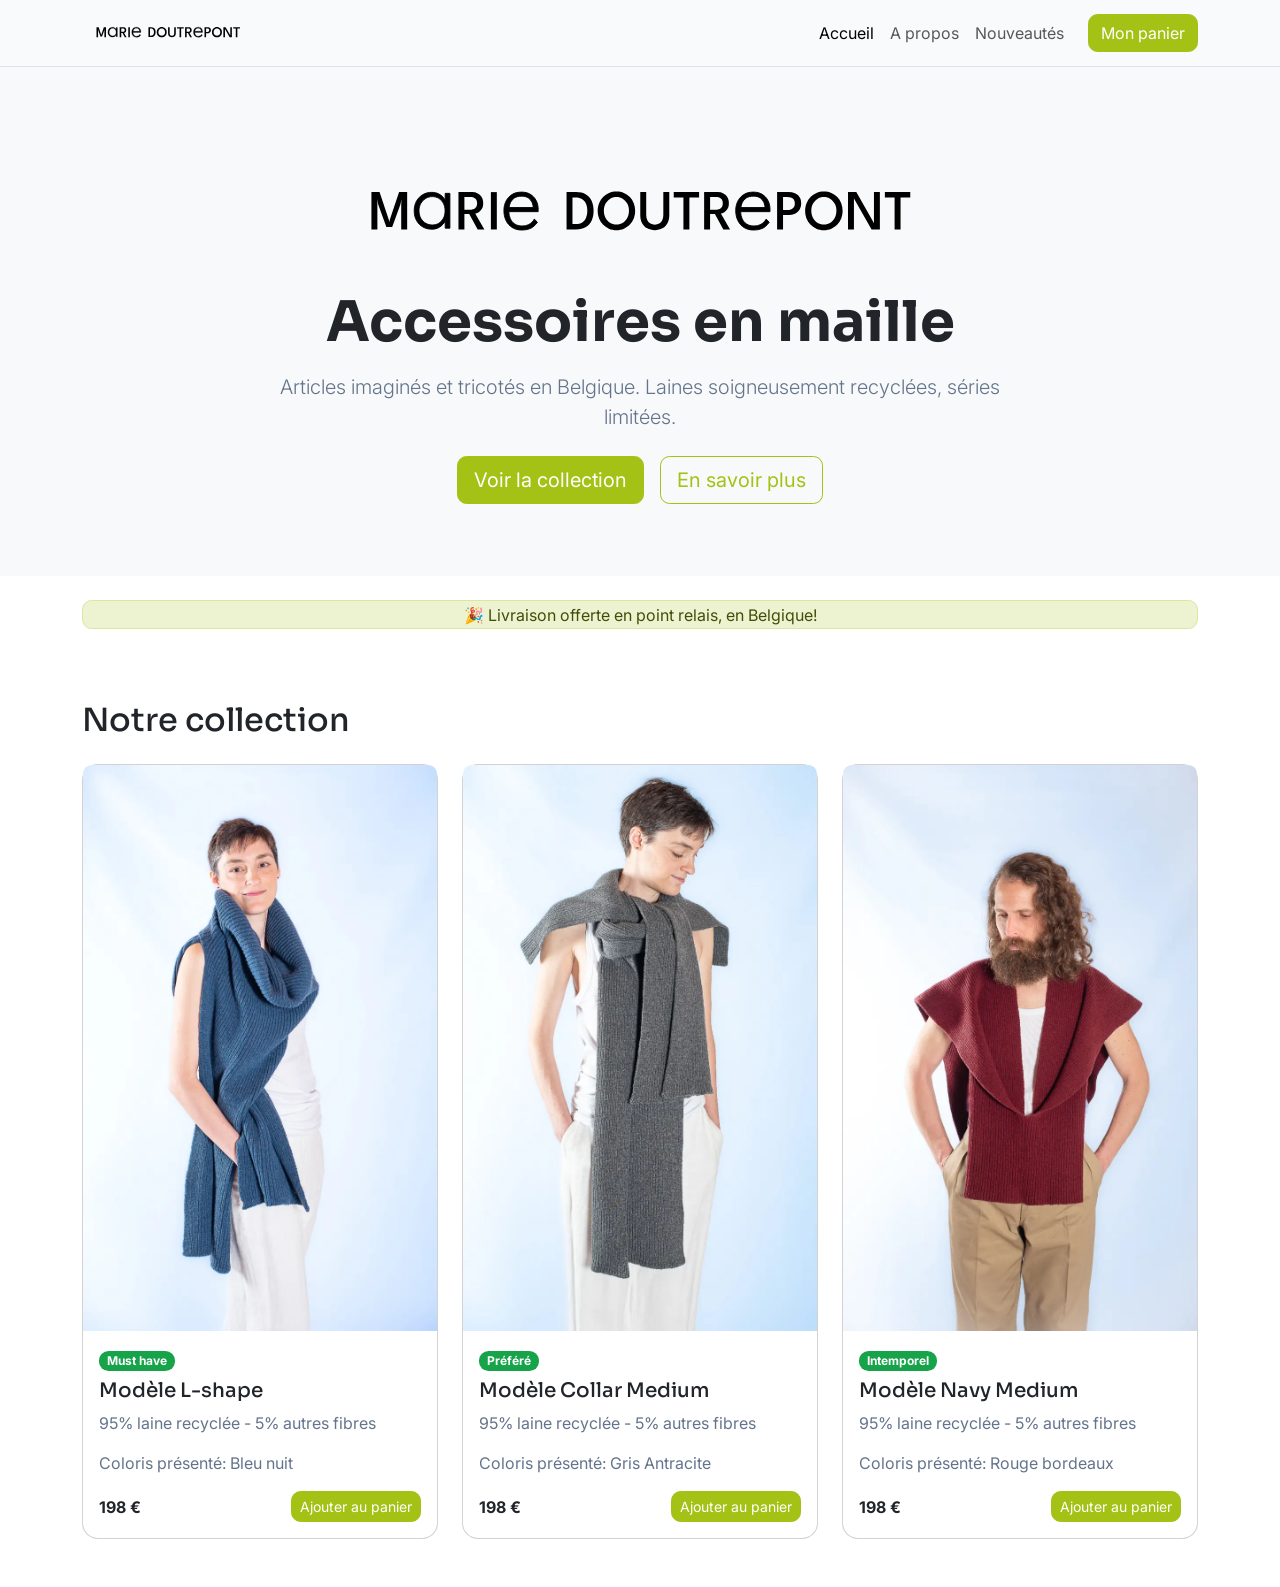
==== index.html @ d8116655 "21:36 23/06 version" ====
<!DOCTYPE html>
<html lang="fr">

<head>
    <meta charset="UTF-8">
    <meta name="viewport" content="width=device-width, initial-scale=1.0">
    <title>Exercice — Boutique « Atelier »</title>

    <!-- ① Police Google  -->
<link rel="preconnect" href="https://fonts.googleapis.com">
<link rel="preconnect" href="https://fonts.gstatic.com" crossorigin>
<link href="https://fonts.googleapis.com/css2?family=Inter:ital,opsz,wght@0,14..32,100..900;1,14..32,100..900&family=Sora:wght@100..800&display=swap" rel="stylesheet">

    <!-- ② Bootstrap -->
    <link href="https://cdn.jsdelivr.net/npm/bootstrap@5.3.3/dist/css/bootstrap.min.css" rel="stylesheet">

    <!-- ③ VOTRE fichier  -->
    <link rel="stylesheet" href="theme.css">
    <link rel="stylesheet" href="style.css">
</head>

<body>
    <!-- ════════ NAVBAR ════════ -->
    <nav class="navbar navbar-expand-lg navbar-light bg-light border-bottom">
        <div class="container">
            <a class="navbar-brand" href="#">
                <img src="/images/marie_doutrepont_logo_vec.svg" alt="" style="height: 40px;">
            </a>
            <button class="navbar-toggler" type="button" data-bs-toggle="collapse" data-bs-target="#nav">
                <span class="navbar-toggler-icon"></span>
            </button>
            <div class="collapse navbar-collapse" id="nav">
                <ul class="navbar-nav ms-auto mb-2 mb-lg-0">
                    <li class="nav-item"><a class="nav-link active" href="/index.html">Accueil</a></li>
                    <li class="nav-item"><a class="nav-link" href="/apropos.html">A propos</a></li>
                    <li class="nav-item"><a class="nav-link" href="#">Nouveautés</a></li>
                </ul>
                <a href="#" class="btn btn-primary ms-lg-3">Mon panier</a>
            </div>
        </div>
    </nav>

    <!-- ════════ HERO ════════ -->
    <header class="py-5 bg-body-tertiary">
        <div class="container text-center py-4">
            <img src="/images/marie_doutrepont_logo_vec.svg" alt="" style="height: 150px;">
            <h1 class="display-4 fw-bold mb-3">Accessoires en maille</h1>
            <p class="lead text-secondary mb-4 mx-auto" style="max-width: 60ch;">
                Articles imaginés et tricotés en Belgique.
                Laines soigneusement recyclées, séries limitées.
            </p>
            <div class="d-flex gap-3 justify-content-center">
                <a href="#produits" class="btn btn-primary btn-lg">Voir la collection</a>
                <a href="#" class="btn btn-outline-primary btn-lg">En savoir plus</a>
            </div>
        </div>
    </header>

    <!-- ════════ BANDEAU PROMO ════════ -->
    <div class="container my-4">
        <div class="alert alert-primary d-flex align-items-center justify-content-center mb-0" role="alert">
            🎉 Livraison offerte en point relais, en Belgique!
        </div>
    </div>

    <!-- ════════ PRODUITS ════════ -->
    <section id="produits" class="py-5">
        <div class="container">
            <h2 class="mb-4">Notre collection</h2>
            <div class="row g-4">

                <!-- Chaque colonne porte la classe .product-card-animation (à VOUS de la coder) -->
                <div class="col-12 col-sm-6 col-lg-4 product-card-animation">
                    <div class="card h-100">
                        <img src="/images/01Lshapebleu.webp" class="card-img-top" alt="écharpe laine bleu">
                        <div class="card-body">
                            <span class="badge text-bg-success mb-2">Must have</span>
                            <h5 class="card-title">Modèle L-shape</h5>
                            <p class="card-text text-secondary">95% laine recyclée - 5% autres fibres</p>
                            <p class="card-text text-secondary">Coloris présenté: Bleu nuit</p>
                            <div class="d-flex justify-content-between align-items-center">
                                <strong>198 €</strong>
                                <button class="btn btn-sm btn-primary">Ajouter au panier</button>
                            </div>
                        </div>
                    </div>
                </div>

                <div class="col-12 col-sm-6 col-lg-4 product-card-animation">
                    <div class="card h-100">
                        <img src="/images/03CollarGris.webp" class="card-img-top" alt="écharpe laine gris">
                        <div class="card-body">
                            <span class="badge text-bg-success mb-2">Préféré</span>
                            <h5 class="card-title">Modèle Collar Medium</h5>
                            <p class="card-text text-secondary">95% laine recyclée - 5% autres fibres</p>
                            <p class="card-text text-secondary">Coloris présenté: Gris Antracite</p>
                            <div class="d-flex justify-content-between align-items-center">
                                <strong>198 €</strong>
                                <button class="btn btn-sm btn-primary">Ajouter au panier</button>
                            </div>
                        </div>
                    </div>
                </div>

                <div class="col-12 col-sm-6 col-lg-4 product-card-animation">
                    <div class="card h-100">
                        <img src="/images/02Navybordeaux.webp" class="card-img-top" alt="écharpe laine bordeaux">
                        <div class="card-body">
                            <span class="badge text-bg-success mb-2">Intemporel</span>
                            <h5 class="card-title">Modèle Navy Medium</h5>
                            <p class="card-text text-secondary">95% laine recyclée - 5% autres fibres</p>
                            <p class="card-text text-secondary">Coloris présenté: Rouge bordeaux</p>
                            <div class="d-flex justify-content-between align-items-center">
                                <strong>198 €</strong>
                                <button class="btn btn-sm btn-primary">Ajouter au panier</button>
                            </div>
                        </div>
                    </div>
                </div>

            </div>
        </div>
    </section>
</body>

</html>
---- theme.css ----
/* ═══════════════════════════════════════════════════════════════════
   theme.css — Votre charte graphique Bootstrap
   ───────────────────────────────────────────────────────────────────
   À charger APRÈS le CDN de Bootstrap, JAMAIS avant :

     <link href=".../bootstrap.min.css" rel="stylesheet">
     <link href="theme.css" rel="stylesheet">   <-- ici

   PRINCIPE : on déclare nos valeurs une seule fois dans --my-*,
   puis on les branche sur les variables que Bootstrap lit vraiment.
   Pour changer tout le site → on touche UNIQUEMENT le bloc 1.
   ═══════════════════════════════════════════════════════════════════ */


/* ─────────────────────────────────────────────────────────────────
   BLOC 1 — VOS VALEURS (la seule chose à modifier)
   ───────────────────────────────────────────────────────────────── */
:root {

  /* — Couleurs — (changez le hex ; pensez à mettre à jour le -rgb plus bas) */
  --my-primary:   rgb(164, 193, 21);
  --my-secondary: #64748b;
  --my-success:   #16a34a;
  --my-info:      #0ea5e9;
  --my-warning:   #f59e0b;
  --my-danger:    #dc2626;
  --my-light:     #f8fafc;
  --my-dark:      #0f172a;
  
  /* — Polices — (chargez d'abord les Google Fonts dans le <head>) */
  --my-font-title: 'Sora', sans-serif;
  --my-font-body:  'Inter', sans-serif;

  /* — Arrondis — */
  --my-radius:        0.6rem;   /* arrondi de base */
  --my-radius-btn:    0.6rem;   /* boutons */
  --my-radius-card:   1rem;     /* cards */
  --my-radius-alert:  0.6rem;   /* alertes */
}


/* ─────────────────────────────────────────────────────────────────
   BLOC 2 — COULEURS : famille « vive »
   text-X, bg-X, badge text-bg-X lisent --bs-X / --bs-X-rgb.
   ⚠ Le -rgb ne se calcule pas tout seul : gardez-le synchro avec le hex.
   ───────────────────────────────────────────────────────────────── */
:root {
  --bs-primary:   var(--my-primary);    --bs-primary-rgb:   164, 193, 21;
  --bs-secondary: var(--my-secondary);  --bs-secondary-rgb: 100, 116, 139;
  --bs-success:   var(--my-success);    --bs-success-rgb:   22, 163, 74;
  --bs-info:      var(--my-info);       --bs-info-rgb:      14, 165, 233;
  --bs-warning:   var(--my-warning);    --bs-warning-rgb:   245, 158, 11;
  --bs-danger:    var(--my-danger);     --bs-danger-rgb:    220, 38, 38;
  --bs-light:     var(--my-light);      --bs-light-rgb:     248, 250, 252;
  --bs-dark:      var(--my-dark);       --bs-dark-rgb:      15, 23, 42;

  /* Liens */
  --bs-link-color:       var(--my-primary);
  --bs-link-hover-color: color-mix(in srgb, var(--my-primary) 80%, black);
}


/* ─────────────────────────────────────────────────────────────────
   BLOC 3 — COULEURS : famille « subtle » (alertes, list-group…)
   Dérivée automatiquement de vos couleurs avec color-mix
   (exactement ce que fait Sass : tint pour les fonds, shade pour le texte).
   ───────────────────────────────────────────────────────────────── */
:root {
  --bs-primary-bg-subtle:     color-mix(in srgb, var(--my-primary) 20%, white);
  --bs-primary-border-subtle: color-mix(in srgb, var(--my-primary) 40%, white);
  --bs-primary-text-emphasis: color-mix(in srgb, var(--my-primary) 40%, black);

  --bs-secondary-bg-subtle:     color-mix(in srgb, var(--my-secondary) 20%, white);
  --bs-secondary-border-subtle: color-mix(in srgb, var(--my-secondary) 40%, white);
  --bs-secondary-text-emphasis: color-mix(in srgb, var(--my-secondary) 40%, black);

  --bs-success-bg-subtle:     color-mix(in srgb, var(--my-success) 20%, white);
  --bs-success-border-subtle: color-mix(in srgb, var(--my-success) 40%, white);
  --bs-success-text-emphasis: color-mix(in srgb, var(--my-success) 40%, black);

  --bs-info-bg-subtle:     color-mix(in srgb, var(--my-info) 20%, white);
  --bs-info-border-subtle: color-mix(in srgb, var(--my-info) 40%, white);
  --bs-info-text-emphasis: color-mix(in srgb, var(--my-info) 40%, black);

  --bs-warning-bg-subtle:     color-mix(in srgb, var(--my-warning) 20%, white);
  --bs-warning-border-subtle: color-mix(in srgb, var(--my-warning) 40%, white);
  --bs-warning-text-emphasis: color-mix(in srgb, var(--my-warning) 40%, black);

  --bs-danger-bg-subtle:     color-mix(in srgb, var(--my-danger) 20%, white);
  --bs-danger-border-subtle: color-mix(in srgb, var(--my-danger) 40%, white);
  --bs-danger-text-emphasis: color-mix(in srgb, var(--my-danger) 40%, black);
}


/* ─────────────────────────────────────────────────────────────────
   BLOC 4 — POLICES
   Corps : variable native. Titres : pas de variable → surcharge directe.
   ───────────────────────────────────────────────────────────────── */
:root {
  --bs-body-font-family: var(--my-font-body);
}

h1, h2, h3, h4, h5, h6,
.h1, .h2, .h3, .h4, .h5, .h6,
.display-1, .display-2, .display-3,
.display-4, .display-5, .display-6 {
  font-family: var(--my-font-title);
}


/* ─────────────────────────────────────────────────────────────────
   BLOC 5 — ARRONDIS
   La base cascade vers la plupart des composants ; on précise
   ensuite par composant pour un contrôle fin.
   ───────────────────────────────────────────────────────────────── */
:root {
  --bs-border-radius: var(--my-radius);
}
.btn   { --bs-btn-border-radius:   var(--my-radius-btn); }
.card  { --bs-card-border-radius:  var(--my-radius-card); }
.alert { --bs-alert-border-radius: var(--my-radius-alert); }


/* ─────────────────────────────────────────────────────────────────
   BLOC 6 — BOUTONS (famille « composant »)
   Les boutons NE lisent PAS --bs-primary : ils lisent --bs-btn-*.
   Survol/actif dérivés en assombrissant la couleur de base (shade).
   ───────────────────────────────────────────────────────────────── */
.btn-primary {
  --bs-btn-bg: var(--my-primary);
  --bs-btn-border-color: var(--my-primary);
  --bs-btn-hover-bg: color-mix(in srgb, var(--my-primary) 85%, black);
  --bs-btn-hover-border-color: color-mix(in srgb, var(--my-primary) 80%, black);
  --bs-btn-active-bg: color-mix(in srgb, var(--my-primary) 80%, black);
  --bs-btn-active-border-color: color-mix(in srgb, var(--my-primary) 75%, black);
}
.btn-secondary {
  --bs-btn-bg: var(--my-secondary);
  --bs-btn-border-color: var(--my-secondary);
  --bs-btn-hover-bg: color-mix(in srgb, var(--my-secondary) 85%, black);
  --bs-btn-hover-border-color: color-mix(in srgb, var(--my-secondary) 80%, black);
  --bs-btn-active-bg: color-mix(in srgb, var(--my-secondary) 80%, black);
}
.btn-success {
  --bs-btn-bg: var(--my-success);
  --bs-btn-border-color: var(--my-success);
  --bs-btn-hover-bg: color-mix(in srgb, var(--my-success) 85%, black);
  --bs-btn-hover-border-color: color-mix(in srgb, var(--my-success) 80%, black);
  --bs-btn-active-bg: color-mix(in srgb, var(--my-success) 80%, black);
}
.btn-info {
  --bs-btn-bg: var(--my-info);
  --bs-btn-border-color: var(--my-info);
  --bs-btn-hover-bg: color-mix(in srgb, var(--my-info) 85%, black);
  --bs-btn-hover-border-color: color-mix(in srgb, var(--my-info) 80%, black);
  --bs-btn-active-bg: color-mix(in srgb, var(--my-info) 80%, black);
}
.btn-warning {
  --bs-btn-bg: var(--my-warning);
  --bs-btn-border-color: var(--my-warning);
  --bs-btn-hover-bg: color-mix(in srgb, var(--my-warning) 88%, black);
  --bs-btn-hover-border-color: color-mix(in srgb, var(--my-warning) 83%, black);
  --bs-btn-active-bg: color-mix(in srgb, var(--my-warning) 83%, black);
}
.btn-danger {
  --bs-btn-bg: var(--my-danger);
  --bs-btn-border-color: var(--my-danger);
  --bs-btn-hover-bg: color-mix(in srgb, var(--my-danger) 85%, black);
  --bs-btn-hover-border-color: color-mix(in srgb, var(--my-danger) 80%, black);
  --bs-btn-active-bg: color-mix(in srgb, var(--my-danger) 80%, black);
}
.btn-light {
  --bs-btn-bg: var(--my-light);
  --bs-btn-border-color: var(--my-light);
  --bs-btn-hover-bg: color-mix(in srgb, var(--my-light) 92%, black);
  --bs-btn-hover-border-color: color-mix(in srgb, var(--my-light) 88%, black);
  --bs-btn-active-bg: color-mix(in srgb, var(--my-light) 88%, black);
}
.btn-dark {
  --bs-btn-bg: var(--my-dark);
  --bs-btn-border-color: var(--my-dark);
  /* le dark est déjà sombre : on ÉCLAIRCIT au survol (mix avec blanc) */
  --bs-btn-hover-bg: color-mix(in srgb, var(--my-dark) 85%, white);
  --bs-btn-hover-border-color: color-mix(in srgb, var(--my-dark) 80%, white);
  --bs-btn-active-bg: color-mix(in srgb, var(--my-dark) 80%, white);
}

/* Variantes outline : reprennent la couleur, fond au survol */
.btn-outline-primary {
  --bs-btn-color: var(--my-primary);
  --bs-btn-border-color: var(--my-primary);
  --bs-btn-hover-bg: var(--my-primary);
  --bs-btn-hover-border-color: var(--my-primary);
  --bs-btn-active-bg: var(--my-primary);
}


/* ─────────────────────────────────────────────────────────────────
   BLOC 7 — VOS PROPRES CLASSES (comportements sur-mesure)
   Quand Bootstrap ne fournit pas ce qu'on veut (ici une animation
   d'apparition), on invente NOTRE classe et on écrit son CSS.
   Ce n'est ni une variable, ni une surcharge : c'est du neuf.
   ───────────────────────────────────────────────────────────────── */

/* 1. On définit l'animation */
@keyframes productFadeUp {
  from { opacity: 0; transform: translateY(24px); }
  to   { opacity: 1; transform: translateY(0); }
}

/* 2. On crée notre classe et on l'applique dans le HTML */
.product-card-animation {
  opacity: 0;                                   /* état de départ */
  animation: productFadeUp 0.6s ease forwards;  /* forwards = garde l'état final */
}

/* 3. Effet de cascade : chaque card démarre un peu après la précédente */
.product-card-animation:nth-child(1) { animation-delay: 0.05s; }
.product-card-animation:nth-child(2) { animation-delay: 0.15s; }
.product-card-animation:nth-child(3) { animation-delay: 0.25s; }
.product-card-animation:nth-child(4) { animation-delay: 0.35s; }

/* 4. Bonus : on combine avec une surcharge de .card pour le survol */
.product-card-animation .card,
.product-card-animation.card {
  transition: transform 0.3s ease, box-shadow 0.3s ease;
}
.product-card-animation .card:hover,
.product-card-animation.card:hover {
  transform: translateY(-6px);
  box-shadow: 0 16px 40px rgba(0, 0, 0, 0.12);
}
---- style.css ----
.alert{
    padding-top:0.1em;
    padding-bottom: 0.1em
}

.add-to-cart-button{
    
}
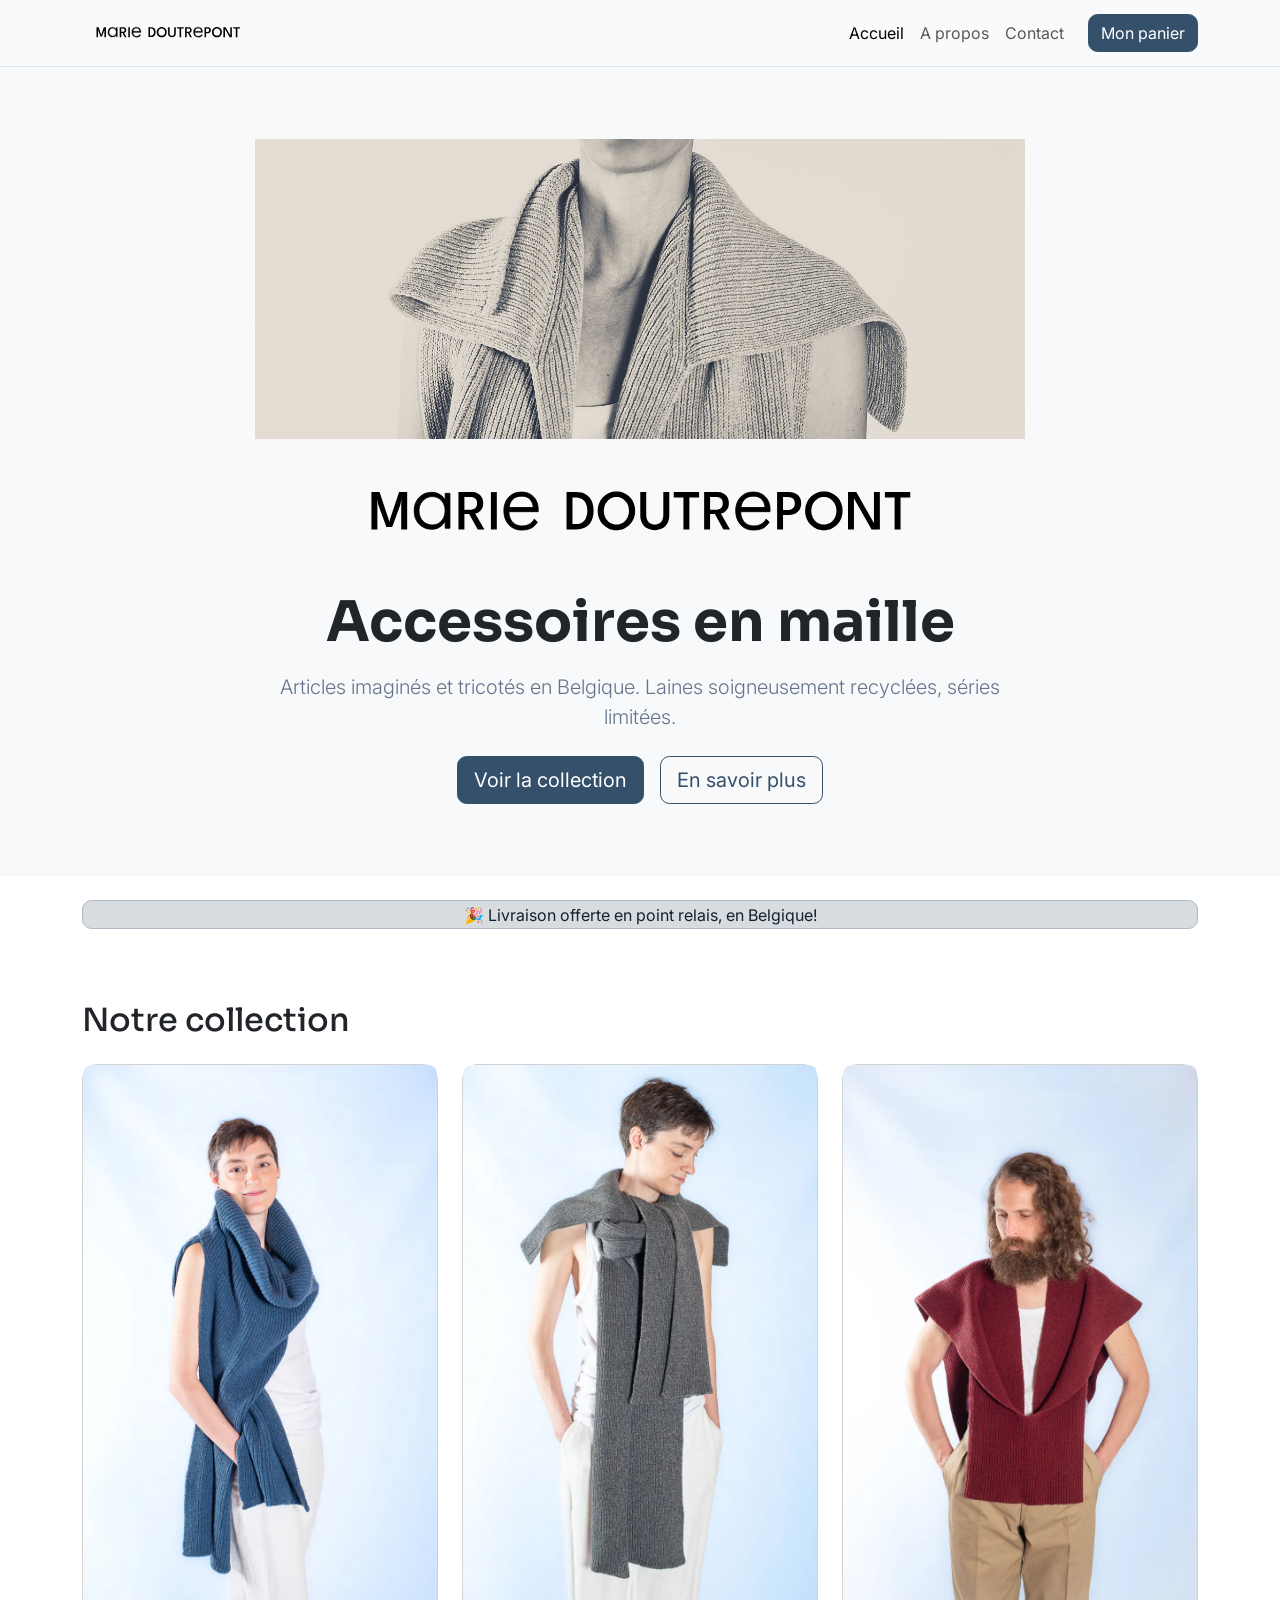
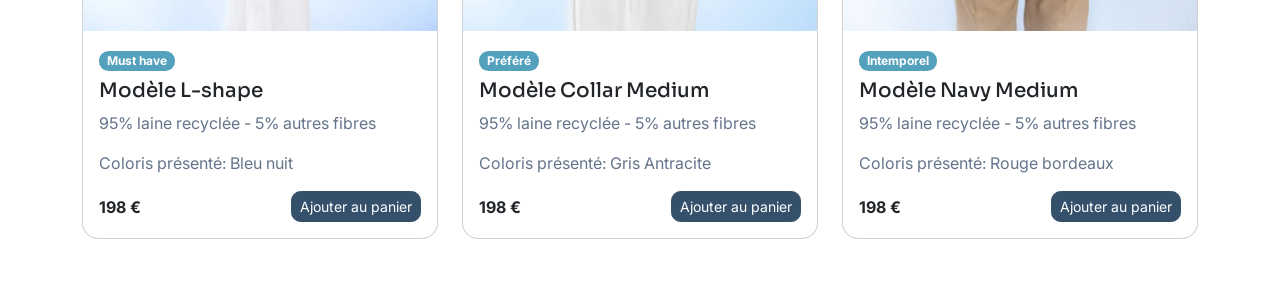
==== commit a701ab81: "2026 06 25 remise" ====
--- a/index.html
+++ b/index.html
@@ -33,7 +33,7 @@
                 <ul class="navbar-nav ms-auto mb-2 mb-lg-0">
                     <li class="nav-item"><a class="nav-link active" href="/index.html">Accueil</a></li>
                     <li class="nav-item"><a class="nav-link" href="/apropos.html">A propos</a></li>
-                    <li class="nav-item"><a class="nav-link" href="#">Nouveautés</a></li>
+                    <li class="nav-item"><a class="nav-link" href="/contact.html">Contact</a></li>
                 </ul>
                 <a href="#" class="btn btn-primary ms-lg-3">Mon panier</a>
             </div>
@@ -43,6 +43,7 @@
     <!-- ════════ HERO ════════ -->
     <header class="py-5 bg-body-tertiary">
         <div class="container text-center py-4">
+            <img src="/images/MARIE DOUTREPONT_LOGO_IMAGES EFFETS-19.jpg" alt="" style="height: 300px;">
             <img src="/images/marie_doutrepont_logo_vec.svg" alt="" style="height: 150px;">
             <h1 class="display-4 fw-bold mb-3">Accessoires en maille</h1>
             <p class="lead text-secondary mb-4 mx-auto" style="max-width: 60ch;">
--- a/theme.css
+++ b/theme.css
@@ -18,9 +18,9 @@
 :root {
 
   /* — Couleurs — (changez le hex ; pensez à mettre à jour le -rgb plus bas) */
-  --my-primary:   rgb(164, 193, 21);
+  --my-primary:   rgb(53, 80, 107);
   --my-secondary: #64748b;
-  --my-success:   #16a34a;
+  --my-success:   rgb(84, 161, 189);
   --my-info:      #0ea5e9;
   --my-warning:   #f59e0b;
   --my-danger:    #dc2626;
@@ -45,9 +45,9 @@
    ⚠ Le -rgb ne se calcule pas tout seul : gardez-le synchro avec le hex.
    ───────────────────────────────────────────────────────────────── */
 :root {
-  --bs-primary:   var(--my-primary);    --bs-primary-rgb:   164, 193, 21;
+  --bs-primary:   var(--my-primary);    --bs-primary-rgb:   53, 80, 107;
   --bs-secondary: var(--my-secondary);  --bs-secondary-rgb: 100, 116, 139;
-  --bs-success:   var(--my-success);    --bs-success-rgb:   22, 163, 74;
+  --bs-success:   var(--my-success);    --bs-success-rgb:   84, 161, 189;
   --bs-info:      var(--my-info);       --bs-info-rgb:      14, 165, 233;
   --bs-warning:   var(--my-warning);    --bs-warning-rgb:   245, 158, 11;
   --bs-danger:    var(--my-danger);     --bs-danger-rgb:    220, 38, 38;
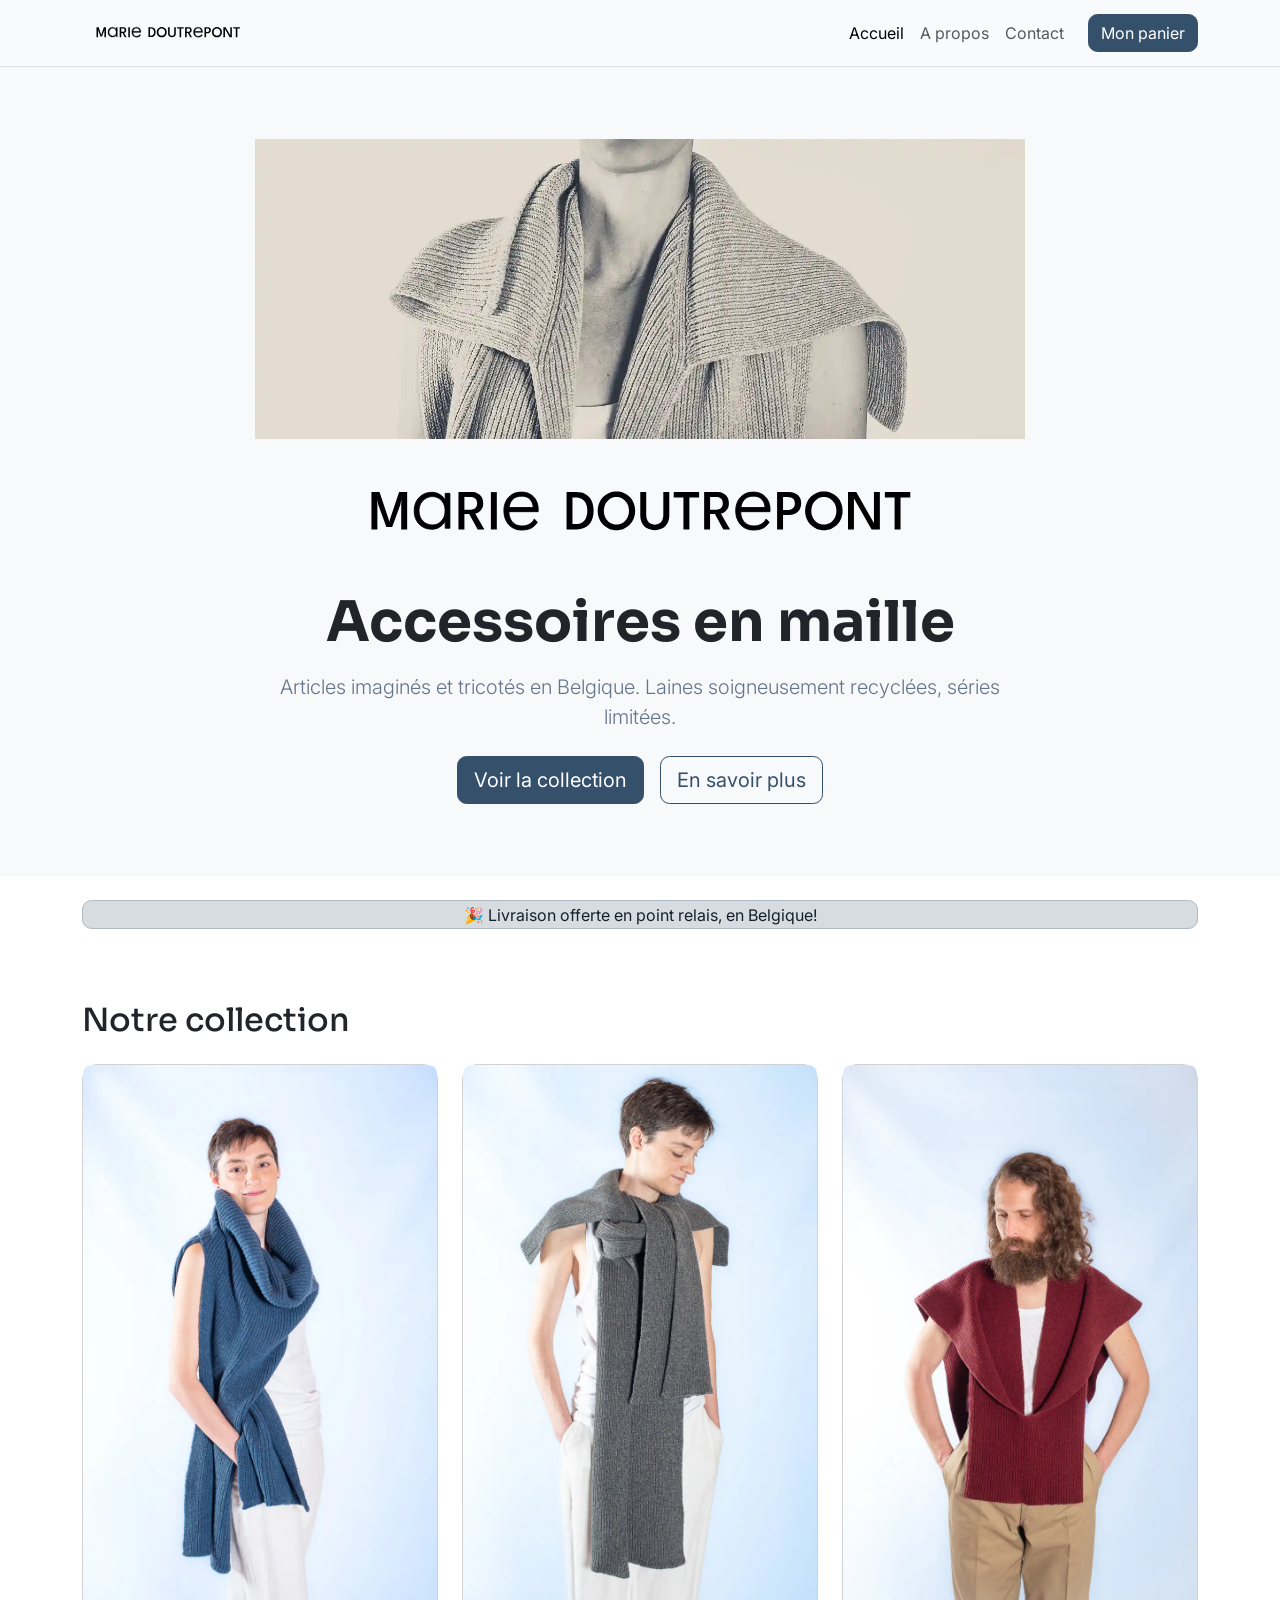
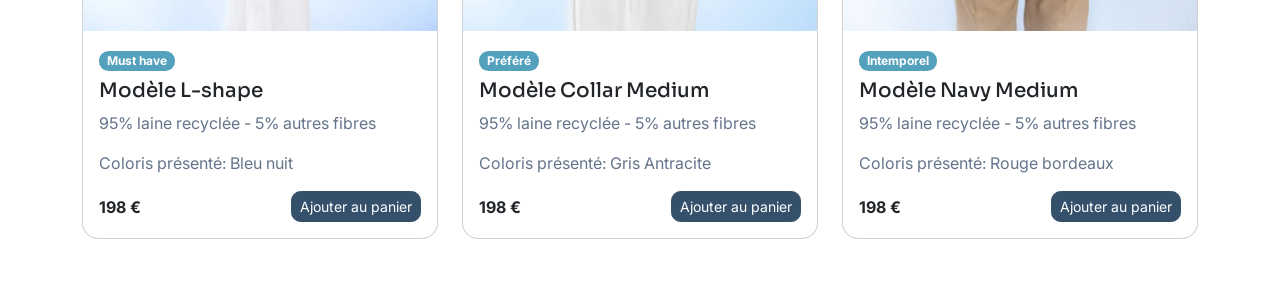
==== commit 361085ee: "2026 05 25 LAST" ====
--- a/index.html
+++ b/index.html
@@ -43,7 +43,7 @@
     <!-- ════════ HERO ════════ -->
     <header class="py-5 bg-body-tertiary">
         <div class="container text-center py-4">
-            <img src="/images/MARIE DOUTREPONT_LOGO_IMAGES EFFETS-19.jpg" alt="" style="height: 300px;">
+            <img src="/images/MARIE DOUTREPONT_IMAGES EFFETS-19.webp" alt="" style="height: 300px;">
             <img src="/images/marie_doutrepont_logo_vec.svg" alt="" style="height: 150px;">
             <h1 class="display-4 fw-bold mb-3">Accessoires en maille</h1>
             <p class="lead text-secondary mb-4 mx-auto" style="max-width: 60ch;">
